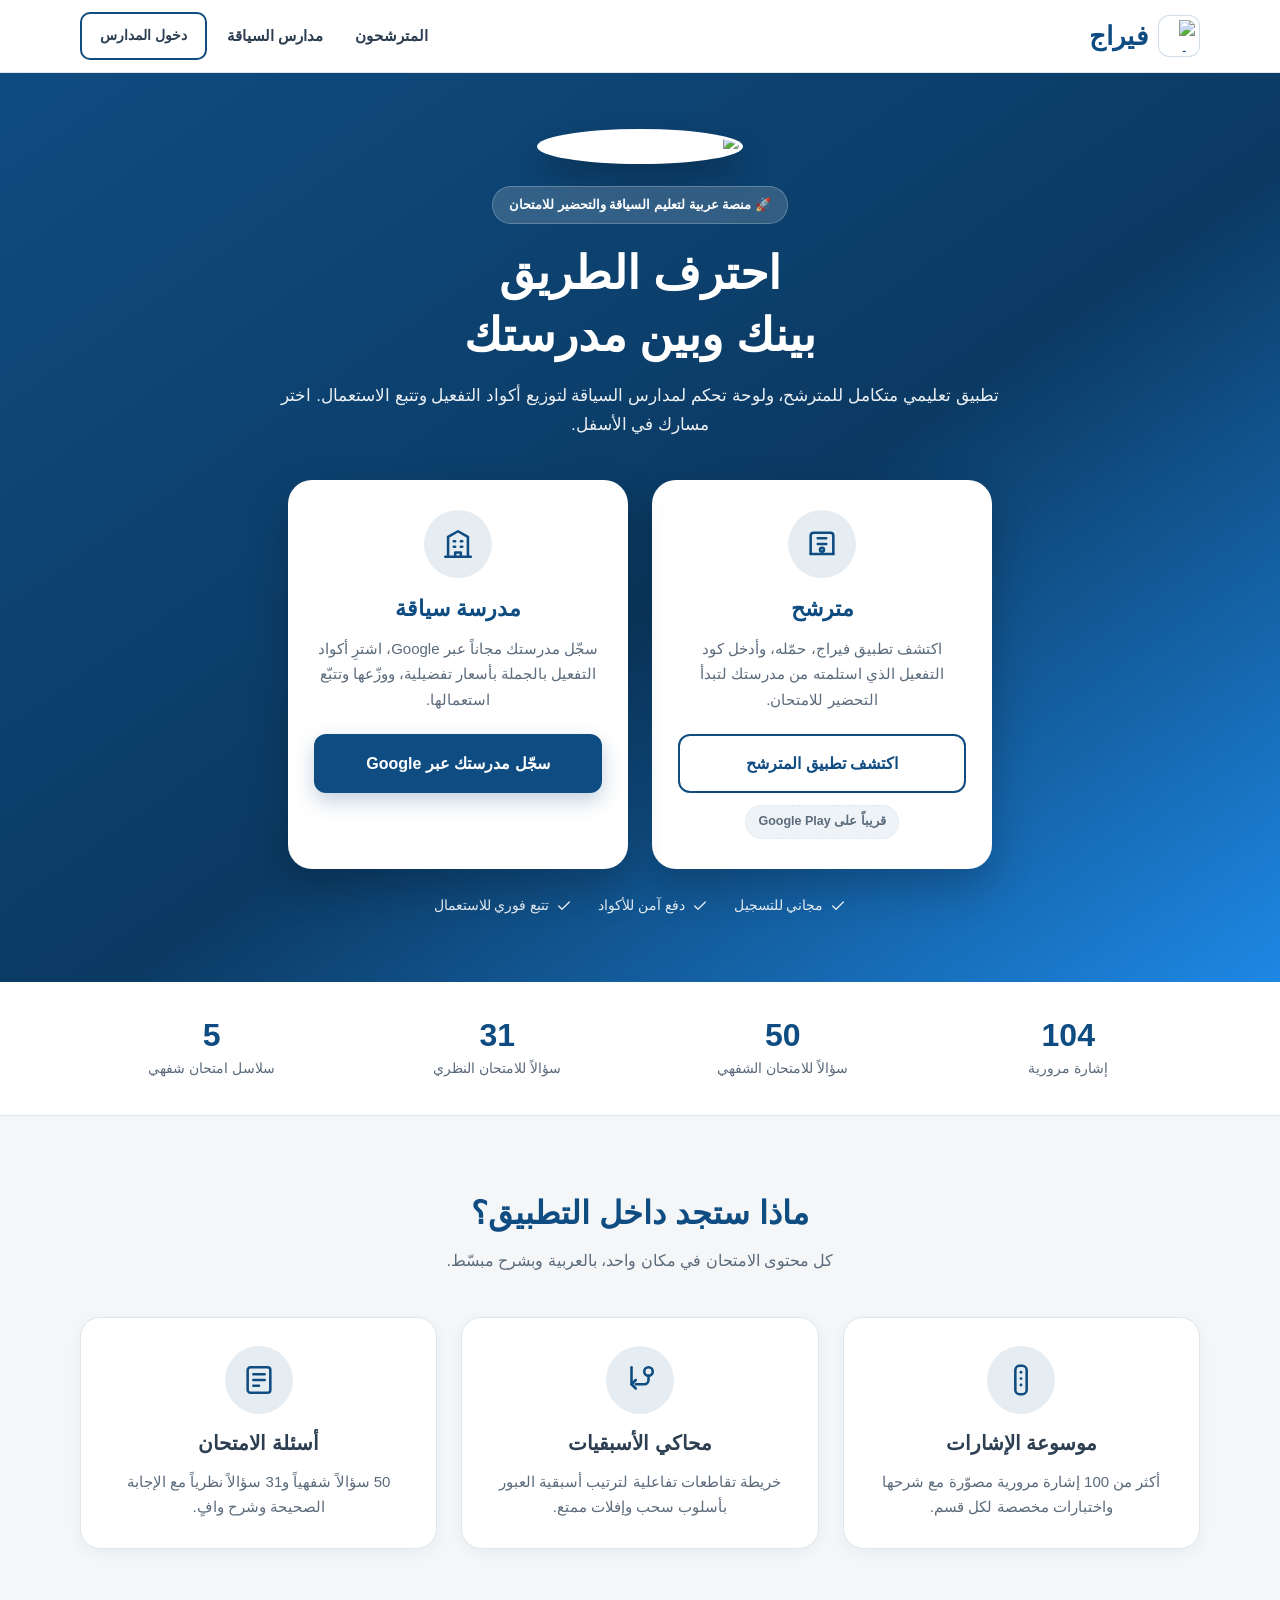
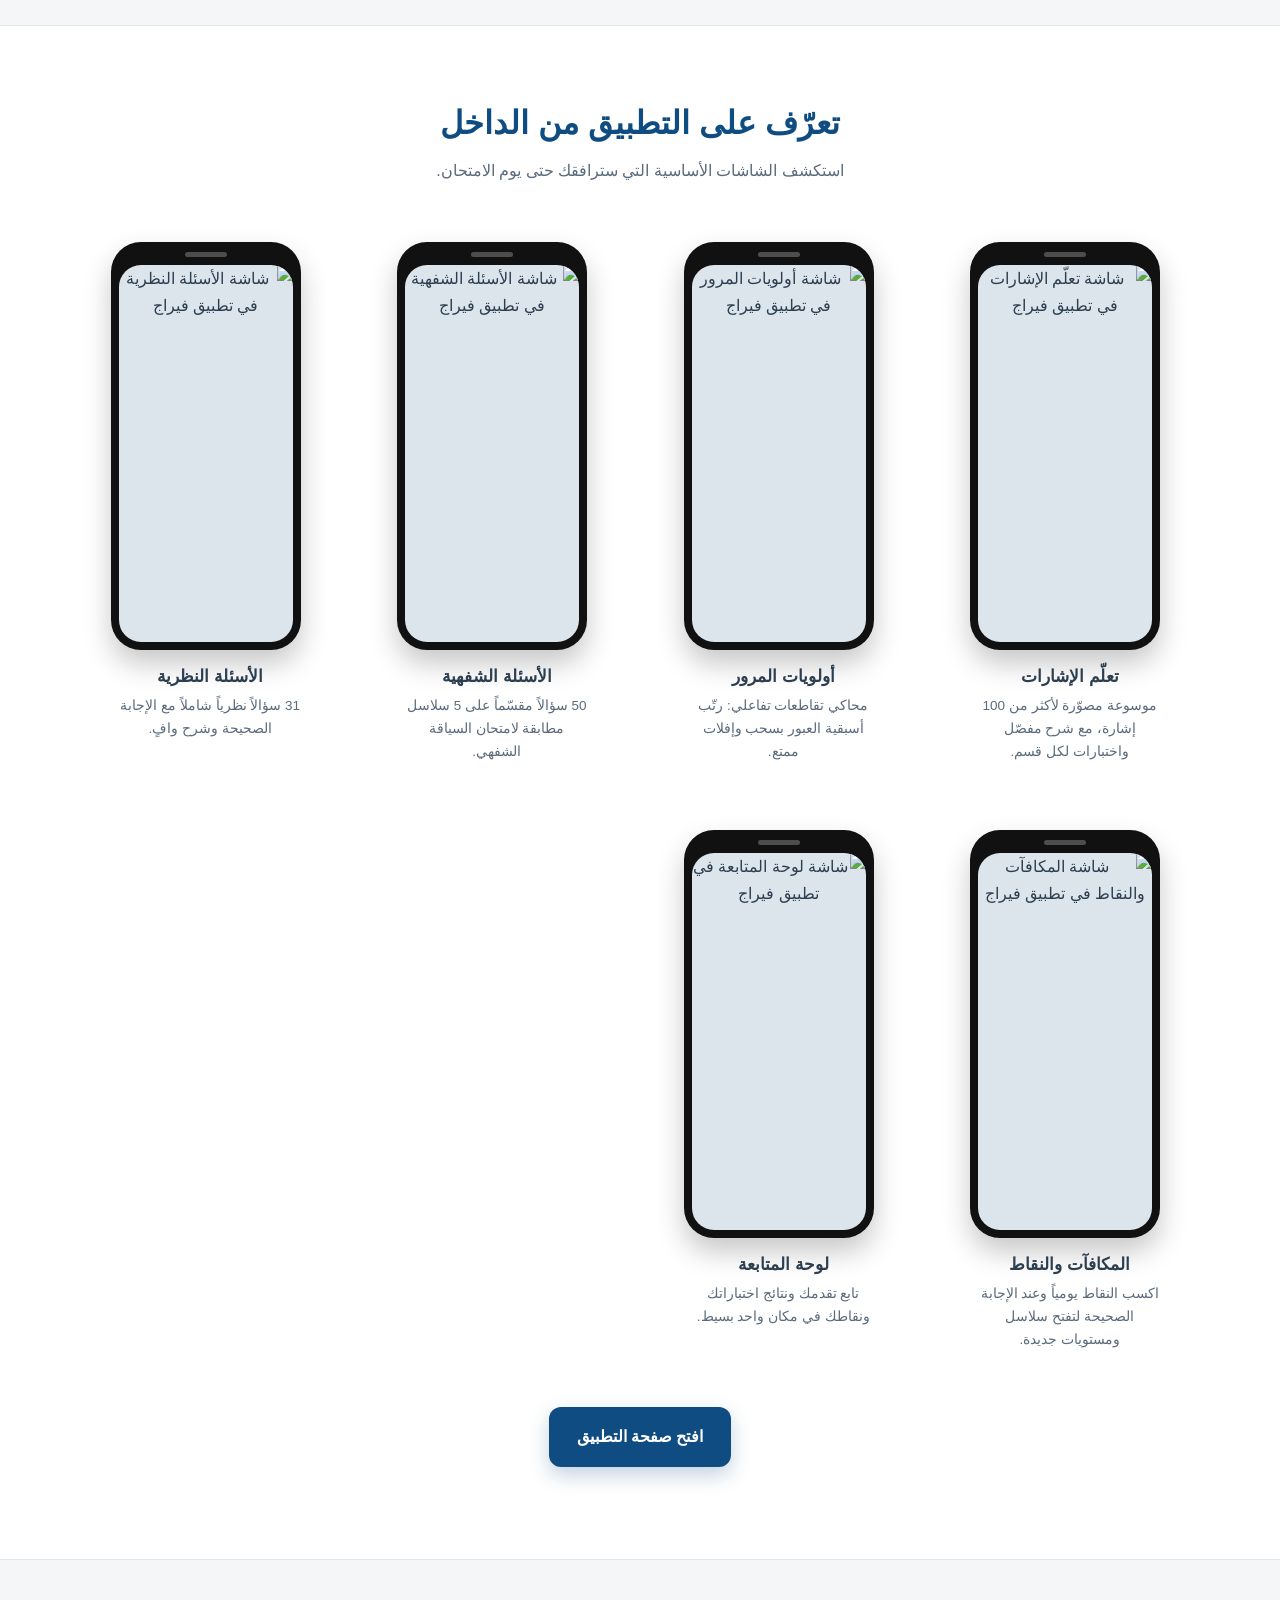
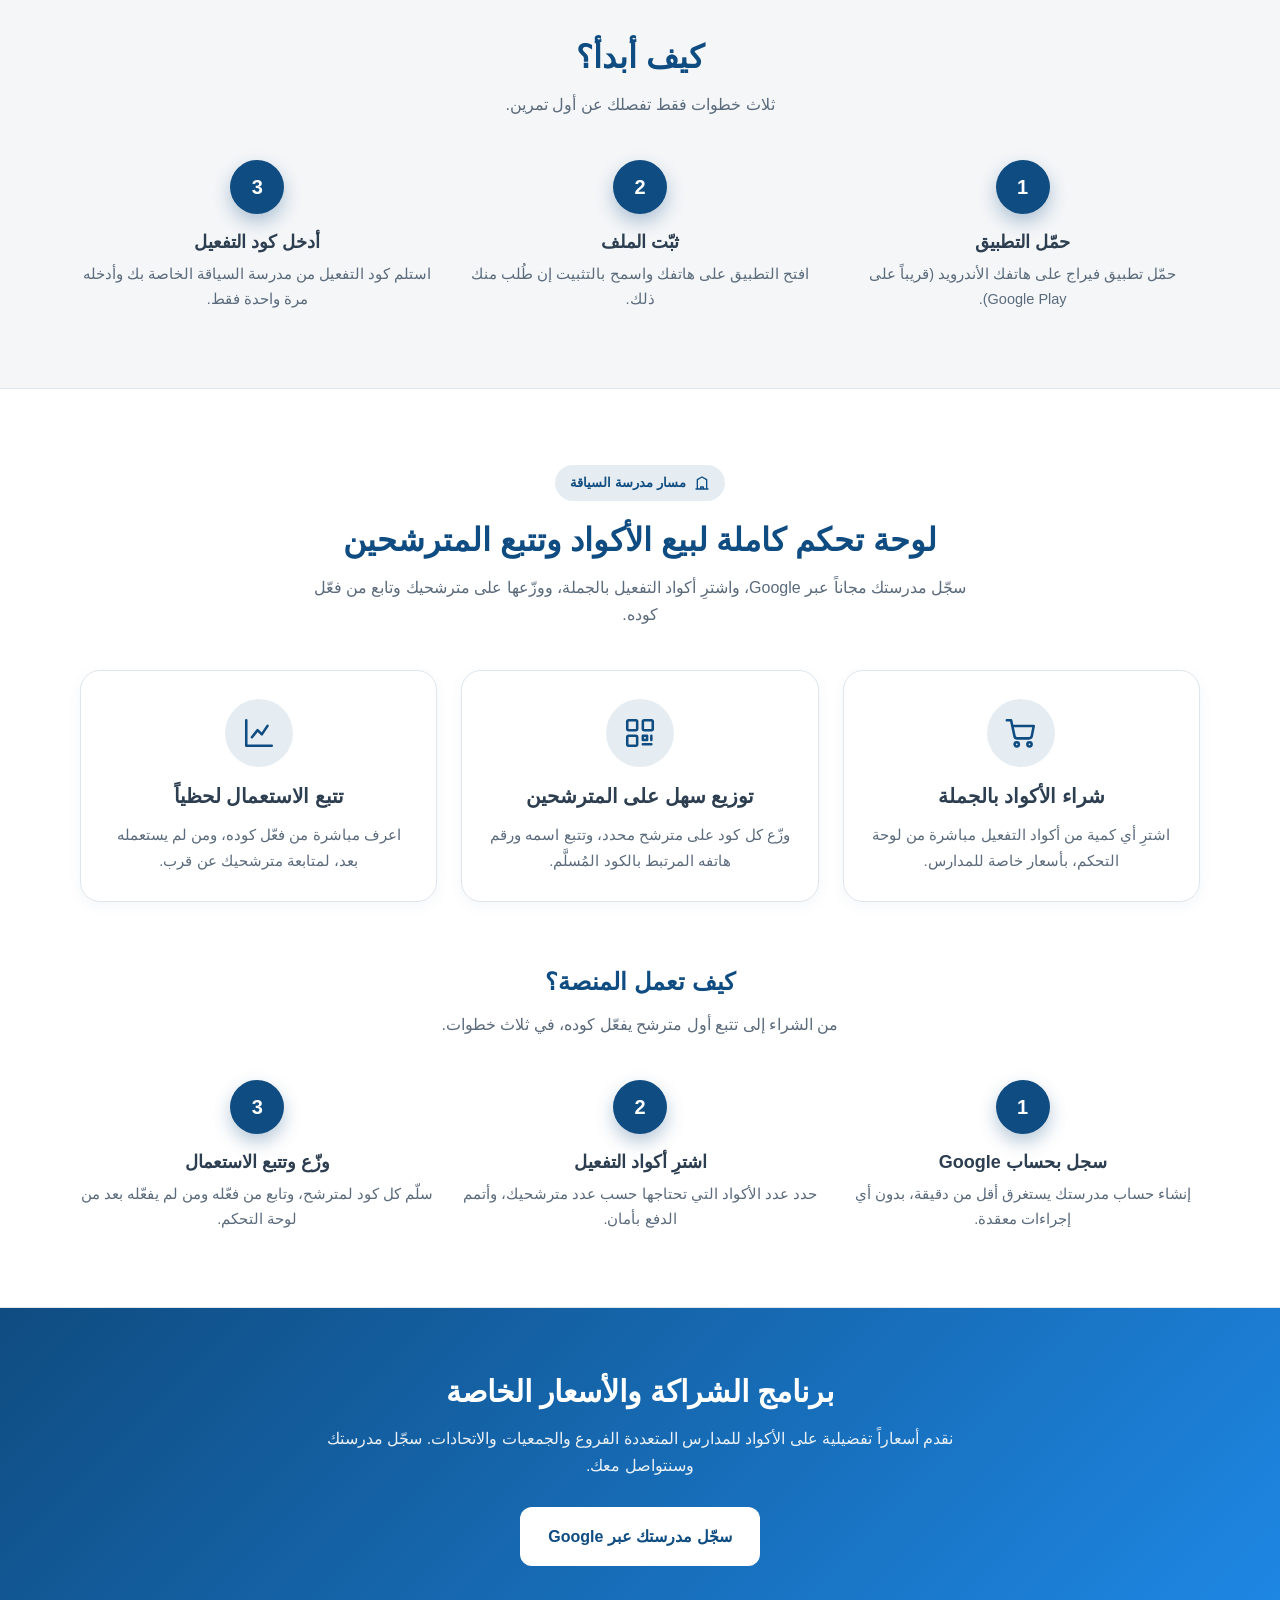
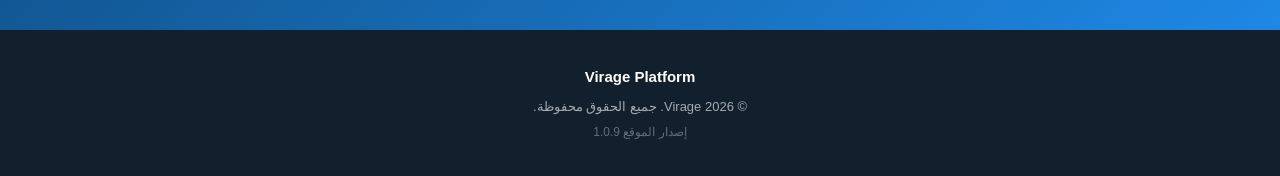
==== site/index.html @ 09b3179d "feat(web): static HTML landing at the site root, Flutter app moves to /app/ The root page no longer " ====
<!DOCTYPE html>
<html lang="ar" dir="rtl">

<head>
  <base href="/virage_web/">
  <meta charset="UTF-8">
  <meta name="viewport" content="width=device-width, initial-scale=1">
  <meta name="theme-color" content="#0F4C81">

  <title>فيراج | منصة تعليم السياقة والتحضير للامتحان في الجزائر</title>
  <meta name="description"
    content="فيراج (VIRAGE): تطبيق جزائري للتحضير لامتحان رخصة السياقة — 104 إشارة مرورية، 50 سؤالاً شفهياً، 31 سؤالاً نظرياً ومحاكي أولويات المرور. ولوحة تحكم لمدارس السياقة لتوزيع أكواد التفعيل وتتبع استعمالها.">
  <link rel="canonical" href="https://best1of1me.github.io/virage_web/">

  <meta property="og:type" content="website">
  <meta property="og:site_name" content="فيراج - VIRAGE">
  <meta property="og:locale" content="ar_DZ">
  <meta property="og:title" content="فيراج | منصة تعليم السياقة والتحضير للامتحان">
  <meta property="og:description"
    content="تطبيق المترشح + لوحة تحكم مدارس السياقة: أكواد تفعيل، توزيع، وتتبع الاستعمال.">
  <meta property="og:url" content="https://best1of1me.github.io/virage_web/">
  <meta property="og:image" content="https://best1of1me.github.io/virage_web/app/icons/Icon-512.png">
  <meta name="twitter:card" content="summary_large_image">
  <meta name="twitter:title" content="فيراج | منصة تعليم السياقة والتحضير للامتحان">
  <meta name="twitter:description"
    content="تطبيق المترشح + لوحة تحكم مدارس السياقة: أكواد تفعيل، توزيع، وتتبع الاستعمال.">
  <meta name="twitter:image" content="https://best1of1me.github.io/virage_web/app/icons/Icon-512.png">

  <link rel="icon" type="image/png" href="assets/favicon.png">
  <link rel="apple-touch-icon" href="assets/icon-192.png">
  <link rel="preload" as="image" href="assets/icon-192.png" fetchpriority="high">

  <style>
    :root {
      --brand: #0F4C81;
      --brand-2: #1E88E5;
      --ink: #2C3E50;
      --muted: #5b6b7c;
      --bg: #F4F6F8;
      --card: #ffffff;
      --line: #dfe6ec;
      --radius: 20px;
      --shadow: 0 10px 30px rgba(15, 76, 129, .10);
    }

    * { box-sizing: border-box; }

    html { scroll-behavior: smooth; }

    body {
      margin: 0;
      background: var(--bg);
      color: var(--ink);
      font-family: "Segoe UI", "Noto Kufi Arabic", "Noto Sans Arabic", Tahoma, Arial, sans-serif;
      line-height: 1.7;
      -webkit-font-smoothing: antialiased;
    }

    h1, h2, h3 { line-height: 1.35; margin: 0 0 12px; }

    a { color: inherit; }

    img { max-width: 100%; height: auto; }

    .wrap { width: min(1120px, 100% - 40px); margin-inline: auto; }

    .center { text-align: center; }

    /* ---------- nav ---------- */
    .nav {
      position: sticky;
      top: 0;
      z-index: 20;
      background: rgba(255, 255, 255, .94);
      backdrop-filter: blur(8px);
      border-bottom: 1px solid var(--line);
    }

    .nav-in {
      display: flex;
      align-items: center;
      justify-content: space-between;
      gap: 16px;
      padding: 12px 0;
    }

    .brand {
      display: flex;
      align-items: center;
      gap: 10px;
      text-decoration: none;
      font-size: 26px;
      font-weight: 800;
      color: var(--brand);
      letter-spacing: .3px;
    }

    .brand img {
      width: 42px;
      height: 42px;
      border-radius: 11px;
      border: 1px solid rgba(15, 76, 129, .18);
      padding: 4px;
      background: #fff;
    }

    .nav-links {
      display: flex;
      align-items: center;
      gap: 8px;
      flex-wrap: wrap;
      justify-content: flex-end;
    }

    .nav-links a {
      text-decoration: none;
      font-weight: 700;
      font-size: 15px;
      padding: 10px 12px;
      border-radius: 10px;
      color: var(--ink);
    }

    .nav-links a:hover { background: rgba(30, 136, 229, .10); color: var(--brand); }

    /* ---------- buttons ---------- */
    .btn {
      display: inline-flex;
      align-items: center;
      justify-content: center;
      gap: 8px;
      text-decoration: none;
      font-weight: 800;
      font-size: 16px;
      padding: 14px 26px;
      border-radius: 12px;
      border: 2px solid transparent;
      transition: transform .15s ease, box-shadow .15s ease, background .15s ease;
      cursor: pointer;
    }

    .btn-solid {
      background: var(--brand);
      color: #fff;
      box-shadow: 0 8px 20px rgba(15, 76, 129, .25);
    }

    .btn-solid:hover { background: #0b3d69; transform: translateY(-2px); }

    .btn-outline { border-color: var(--brand); color: var(--brand); background: #fff; }
    .btn-outline:hover { background: rgba(15, 76, 129, .06); transform: translateY(-2px); }

    .btn-light { background: #fff; color: var(--brand); }
    .btn-light:hover { transform: translateY(-2px); }

    /* ---------- hero ---------- */
    .hero {
      background: linear-gradient(145deg, var(--brand) 0%, #0b3a63 55%, var(--brand-2) 100%);
      color: #fff;
      padding: 56px 0 64px;
      text-align: center;
    }

    .hero-logo {
      width: 104px;
      height: 104px;
      border-radius: 50%;
      border: 4px solid rgba(255, 255, 255, .35);
      box-shadow: 0 14px 30px rgba(0, 0, 0, .25);
      background: #fff;
      margin-bottom: 22px;
    }

    .badge {
      display: inline-block;
      background: rgba(255, 255, 255, .16);
      border: 1px solid rgba(255, 255, 255, .22);
      padding: 7px 16px;
      border-radius: 999px;
      font-size: 13px;
      font-weight: 700;
    }

    .hero h1 {
      font-size: clamp(30px, 5.2vw, 46px);
      font-weight: 900;
      margin: 18px 0 16px;
    }

    .hero .lead {
      max-width: 720px;
      margin: 0 auto;
      font-size: 17px;
      color: rgba(255, 255, 255, .92);
    }

    /* ---------- path cards ---------- */
    .paths {
      display: grid;
      grid-template-columns: repeat(auto-fit, minmax(300px, 340px));
      justify-content: center;
      gap: 24px;
      margin-top: 40px;
    }

    .path {
      background: var(--card);
      color: var(--ink);
      border-radius: 24px;
      padding: 30px 26px;
      box-shadow: 0 18px 40px rgba(0, 0, 0, .22);
      display: flex;
      flex-direction: column;
      align-items: center;
      text-align: center;
    }

    .path h2 { font-size: 22px; color: var(--brand); margin-top: 16px; }

    .path p { color: var(--muted); font-size: 15px; margin: 0 0 22px; }

    .path .btn { width: 100%; }

    .ico {
      width: 68px;
      height: 68px;
      border-radius: 50%;
      display: grid;
      place-items: center;
      background: rgba(15, 76, 129, .10);
      color: var(--brand);
      flex: none;
    }

    .ico svg { width: 34px; height: 34px; }

    .soon {
      display: inline-block;
      margin-top: 12px;
      font-size: 12.5px;
      font-weight: 700;
      color: var(--muted);
      background: #eef3f8;
      border: 1px dashed var(--line);
      border-radius: 999px;
      padding: 5px 12px;
    }

    .trust {
      list-style: none;
      display: flex;
      flex-wrap: wrap;
      justify-content: center;
      gap: 10px 26px;
      padding: 0;
      margin: 26px 0 0;
      font-size: 13.5px;
      color: rgba(255, 255, 255, .88);
    }

    .trust li { display: flex; align-items: center; gap: 7px; }
    .trust svg { width: 16px; height: 16px; }

    /* ---------- stats ---------- */
    .stats {
      background: var(--card);
      border-bottom: 1px solid var(--line);
      padding: 34px 0;
    }

    .stats-in {
      display: grid;
      grid-template-columns: repeat(auto-fit, minmax(140px, 1fr));
      gap: 22px;
      text-align: center;
    }

    .stat b {
      display: block;
      font-size: 32px;
      font-weight: 900;
      color: var(--brand);
      line-height: 1.2;
    }

    .stat span { font-size: 13.5px; color: var(--muted); }

    /* ---------- sections ---------- */
    .section { padding: 76px 0; }
    .section.alt { background: #fff; border-block: 1px solid var(--line); }

    .section h2 {
      font-size: clamp(24px, 3.6vw, 32px);
      font-weight: 900;
      color: var(--brand);
      text-align: center;
    }

    .section .sub {
      text-align: center;
      color: var(--muted);
      max-width: 680px;
      margin: 0 auto 42px;
      font-size: 16px;
    }

    .cards {
      display: grid;
      grid-template-columns: repeat(auto-fit, minmax(260px, 1fr));
      gap: 24px;
    }

    .card {
      background: var(--card);
      border: 1px solid var(--line);
      border-radius: var(--radius);
      padding: 28px 24px;
      text-align: center;
      box-shadow: 0 4px 14px rgba(15, 76, 129, .05);
      transition: transform .2s ease, box-shadow .2s ease, border-color .2s ease;
    }

    .card:hover { transform: translateY(-5px); box-shadow: var(--shadow); border-color: rgba(30, 136, 229, .45); }

    .card h3 { font-size: 20px; margin-top: 16px; }
    .card p { color: var(--muted); font-size: 15px; margin: 0; }

    .card .ico { margin-inline: auto; }

    /* ---------- screenshots ---------- */
    .shots {
      display: grid;
      grid-template-columns: repeat(auto-fit, minmax(210px, 1fr));
      gap: 34px 26px;
      margin-top: 10px;
    }

    .shot { text-align: center; }

    .phone {
      width: 190px;
      margin: 0 auto 16px;
      padding: 8px;
      background: #111;
      border-radius: 30px;
      box-shadow: 0 14px 28px rgba(0, 0, 0, .22);
    }

    .phone::before {
      content: "";
      display: block;
      width: 42px;
      height: 5px;
      border-radius: 3px;
      background: rgba(255, 255, 255, .25);
      margin: 2px auto 8px;
    }

    .phone img {
      display: block;
      width: 100%;
      border-radius: 22px;
      background: #dde5ec;
    }

    .shot h3 { font-size: 17px; margin-bottom: 6px; }
    .shot p { font-size: 13.5px; color: var(--muted); margin: 0; }

    /* ---------- steps ---------- */
    .steps {
      display: grid;
      grid-template-columns: repeat(auto-fit, minmax(240px, 1fr));
      gap: 28px;
      counter-reset: step;
    }

    .step { text-align: center; position: relative; }

    .step-num {
      width: 54px;
      height: 54px;
      border-radius: 50%;
      display: grid;
      place-items: center;
      margin: 0 auto 16px;
      background: var(--brand);
      color: #fff;
      font-weight: 900;
      font-size: 20px;
      box-shadow: 0 8px 18px rgba(15, 76, 129, .3);
    }

    .step h3 { font-size: 18px; margin-bottom: 8px; }
    .step p { color: var(--muted); font-size: 14.5px; margin: 0; }

    /* ---------- schools ---------- */
    .eyebrow {
      display: inline-flex;
      align-items: center;
      gap: 8px;
      background: rgba(15, 76, 129, .1);
      color: var(--brand);
      font-weight: 800;
      font-size: 13px;
      padding: 7px 15px;
      border-radius: 999px;
      margin: 0 auto 18px;
    }

    .eyebrow svg { width: 16px; height: 16px; }

    .eyebrow-wrap { text-align: center; }

    .cta {
      background: linear-gradient(135deg, var(--brand), var(--brand-2));
      color: #fff;
      text-align: center;
      padding: 64px 0;
    }

    .cta h2 { font-size: clamp(23px, 3.4vw, 30px); font-weight: 900; margin-bottom: 12px; }
    .cta p { max-width: 640px; margin: 0 auto 28px; color: rgba(255, 255, 255, .9); }

    /* ---------- footer ---------- */
    footer {
      background: #12202e;
      color: rgba(255, 255, 255, .62);
      padding: 34px 0;
      text-align: center;
      font-size: 13px;
    }

    footer strong { color: #fff; display: block; font-size: 15px; margin-bottom: 6px; }
    footer .ver { font-size: 12px; opacity: .55; margin-top: 4px; }

    @media (max-width: 640px) {
      .section { padding: 56px 0; }
      .hero { padding: 42px 0 50px; }
      .nav-in { flex-direction: column; align-items: flex-start; }
      .nav-links { width: 100%; justify-content: flex-start; }
      .path { padding: 26px 20px; }
    }

    @media (prefers-reduced-motion: reduce) {
      * { transition: none !important; scroll-behavior: auto !important; }
    }
  </style>
</head>

<body>

  <header class="nav">
    <div class="wrap nav-in">
      <a class="brand" href="./">
        <img src="assets/icon-192.png" width="42" height="42" alt="شعار فيراج">
        <span>فيراج</span>
      </a>
      <nav class="nav-links">
        <a href="app/#/app">المترشحون</a>
        <a href="#schools">مدارس السياقة</a>
        <a class="btn btn-outline js-login" href="app/#/dashboard" style="padding:10px 18px;font-size:14px">
          دخول المدارس
        </a>
      </nav>
    </div>
  </header>

  <main>
    <section class="hero">
      <div class="wrap">
        <img class="hero-logo" src="assets/icon-192.png" width="104" height="104"
          alt="فيراج - تطبيق تعليم السياقة" fetchpriority="high">
        <div><span class="badge">🚀 منصة عربية لتعليم السياقة والتحضير للامتحان</span></div>
        <h1>احترف الطريق<br>بينك وبين مدرستك</h1>
        <p class="lead">
          تطبيق تعليمي متكامل للمترشح، ولوحة تحكم لمدارس السياقة لتوزيع أكواد التفعيل وتتبع الاستعمال.
          اختر مسارك في الأسفل.
        </p>

        <div class="paths">
          <article class="path">
            <div class="ico" aria-hidden="true">
              <svg viewBox="0 0 24 24" fill="none" stroke="currentColor" stroke-width="1.8" stroke-linecap="round"
                stroke-linejoin="round">
                <path d="M4 19V6a2 2 0 0 1 2-2h12a2 2 0 0 1 2 2v13" />
                <path d="M4 19h16" />
                <path d="M9 8h6M9 12h6" />
                <circle cx="12" cy="16" r="1.4" />
              </svg>
            </div>
            <h2>مترشح</h2>
            <p>اكتشف تطبيق فيراج، حمّله، وأدخل كود التفعيل الذي استلمته من مدرستك لتبدأ التحضير للامتحان.</p>
            <a class="btn btn-outline" href="app/#/app">اكتشف تطبيق المترشح</a>
            <span class="soon">قريباً على Google Play</span>
          </article>

          <article class="path">
            <div class="ico" aria-hidden="true">
              <svg viewBox="0 0 24 24" fill="none" stroke="currentColor" stroke-width="1.8" stroke-linecap="round"
                stroke-linejoin="round">
                <path d="M3 21h18" />
                <path d="M5 21V7l7-4 7 4v14" />
                <path d="M9 10h1M14 10h1M9 14h1M14 14h1" />
                <path d="M10 21v-3h4v3" />
              </svg>
            </div>
            <h2>مدرسة سياقة</h2>
            <p>سجّل مدرستك مجاناً عبر Google، اشترِ أكواد التفعيل بالجملة بأسعار تفضيلية، ووزّعها وتتبّع استعمالها.</p>
            <a class="btn btn-solid js-login" href="app/#/dashboard">سجّل مدرستك عبر Google</a>
          </article>
        </div>

        <ul class="trust">
          <li><svg viewBox="0 0 24 24" fill="none" stroke="currentColor" stroke-width="2" stroke-linecap="round"
              stroke-linejoin="round">
              <path d="M20 6 9 17l-5-5" />
            </svg>مجاني للتسجيل</li>
          <li><svg viewBox="0 0 24 24" fill="none" stroke="currentColor" stroke-width="2" stroke-linecap="round"
              stroke-linejoin="round">
              <path d="M20 6 9 17l-5-5" />
            </svg>دفع آمن للأكواد</li>
          <li><svg viewBox="0 0 24 24" fill="none" stroke="currentColor" stroke-width="2" stroke-linecap="round"
              stroke-linejoin="round">
              <path d="M20 6 9 17l-5-5" />
            </svg>تتبع فوري للاستعمال</li>
        </ul>
      </div>
    </section>

    <section class="stats">
      <div class="wrap stats-in">
        <div class="stat"><b>104</b><span>إشارة مرورية</span></div>
        <div class="stat"><b>50</b><span>سؤالاً للامتحان الشفهي</span></div>
        <div class="stat"><b>31</b><span>سؤالاً للامتحان النظري</span></div>
        <div class="stat"><b>5</b><span>سلاسل امتحان شفهي</span></div>
      </div>
    </section>

    <section class="section" id="app">
      <div class="wrap">
        <h2>ماذا ستجد داخل التطبيق؟</h2>
        <p class="sub">كل محتوى الامتحان في مكان واحد، بالعربية وبشرح مبسّط.</p>

        <div class="cards">
          <article class="card">
            <div class="ico" aria-hidden="true">
              <svg viewBox="0 0 24 24" fill="none" stroke="currentColor" stroke-width="1.8" stroke-linecap="round"
                stroke-linejoin="round">
                <rect x="8" y="2" width="8" height="20" rx="3" />
                <circle cx="12" cy="6.5" r="1" fill="currentColor" stroke="none" />
                <circle cx="12" cy="11" r="1" fill="currentColor" stroke="none" />
                <circle cx="12" cy="15.5" r="1" fill="currentColor" stroke="none" />
              </svg>
            </div>
            <h3>موسوعة الإشارات</h3>
            <p>أكثر من 100 إشارة مرورية مصوّرة مع شرحها واختبارات مخصصة لكل قسم.</p>
          </article>

          <article class="card">
            <div class="ico" aria-hidden="true">
              <svg viewBox="0 0 24 24" fill="none" stroke="currentColor" stroke-width="1.8" stroke-linecap="round"
                stroke-linejoin="round">
                <path d="M6 3v12" />
                <circle cx="18" cy="6" r="3" />
                <path d="M18 9v3a3 3 0 0 1-3 3H9" />
                <path d="m9 12-3 3 3 3" />
              </svg>
            </div>
            <h3>محاكي الأسبقيات</h3>
            <p>خريطة تقاطعات تفاعلية لترتيب أسبقية العبور بأسلوب سحب وإفلات ممتع.</p>
          </article>

          <article class="card">
            <div class="ico" aria-hidden="true">
              <svg viewBox="0 0 24 24" fill="none" stroke="currentColor" stroke-width="1.8" stroke-linecap="round"
                stroke-linejoin="round">
                <rect x="4" y="3" width="16" height="18" rx="2" />
                <path d="M8 8h8M8 12h8M8 16h4" />
              </svg>
            </div>
            <h3>أسئلة الامتحان</h3>
            <p>50 سؤالاً شفهياً و31 سؤالاً نظرياً مع الإجابة الصحيحة وشرح وافٍ.</p>
          </article>
        </div>
      </div>
    </section>

    <section class="section alt">
      <div class="wrap">
        <h2>تعرّف على التطبيق من الداخل</h2>
        <p class="sub">استكشف الشاشات الأساسية التي سترافقك حتى يوم الامتحان.</p>

        <div class="shots">
          <figure class="shot">
            <div class="phone"><img src="assets/01_learn_signs.jpg" width="540" height="1170" loading="lazy"
                decoding="async" alt="شاشة تعلّم الإشارات في تطبيق فيراج"></div>
            <h3>تعلّم الإشارات</h3>
            <p>موسوعة مصوّرة لأكثر من 100 إشارة، مع شرح مفصّل واختبارات لكل قسم.</p>
          </figure>

          <figure class="shot">
            <div class="phone"><img src="assets/02_priorities.jpg" width="540" height="1170" loading="lazy"
                decoding="async" alt="شاشة أولويات المرور في تطبيق فيراج"></div>
            <h3>أولويات المرور</h3>
            <p>محاكي تقاطعات تفاعلي: رتّب أسبقية العبور بسحب وإفلات ممتع.</p>
          </figure>

          <figure class="shot">
            <div class="phone"><img src="assets/03_oral.jpg" width="540" height="1170" loading="lazy" decoding="async"
                alt="شاشة الأسئلة الشفهية في تطبيق فيراج"></div>
            <h3>الأسئلة الشفهية</h3>
            <p>50 سؤالاً مقسّماً على 5 سلاسل مطابقة لامتحان السياقة الشفهي.</p>
          </figure>

          <figure class="shot">
            <div class="phone"><img src="assets/04_theory.jpg" width="540" height="1170" loading="lazy" decoding="async"
                alt="شاشة الأسئلة النظرية في تطبيق فيراج"></div>
            <h3>الأسئلة النظرية</h3>
            <p>31 سؤالاً نظرياً شاملاً مع الإجابة الصحيحة وشرح وافٍ.</p>
          </figure>

          <figure class="shot">
            <div class="phone"><img src="assets/05_rewards.jpg" width="540" height="1170" loading="lazy" decoding="async"
                alt="شاشة المكافآت والنقاط في تطبيق فيراج"></div>
            <h3>المكافآت والنقاط</h3>
            <p>اكسب النقاط يومياً وعند الإجابة الصحيحة لتفتح سلاسل ومستويات جديدة.</p>
          </figure>

          <figure class="shot">
            <div class="phone"><img src="assets/06_home.jpg" width="540" height="1170" loading="lazy" decoding="async"
                alt="شاشة لوحة المتابعة في تطبيق فيراج"></div>
            <h3>لوحة المتابعة</h3>
            <p>تابع تقدمك ونتائج اختباراتك ونقاطك في مكان واحد بسيط.</p>
          </figure>
        </div>

        <p class="center" style="margin-top:40px">
          <a class="btn btn-solid" href="app/#/app">افتح صفحة التطبيق</a>
        </p>
      </div>
    </section>

    <section class="section">
      <div class="wrap">
        <h2>كيف أبدأ؟</h2>
        <p class="sub">ثلاث خطوات فقط تفصلك عن أول تمرين.</p>

        <div class="steps">
          <div class="step">
            <div class="step-num">1</div>
            <h3>حمّل التطبيق</h3>
            <p>حمّل تطبيق فيراج على هاتفك الأندرويد (قريباً على Google Play).</p>
          </div>
          <div class="step">
            <div class="step-num">2</div>
            <h3>ثبّت الملف</h3>
            <p>افتح التطبيق على هاتفك واسمح بالتثبيت إن طُلب منك ذلك.</p>
          </div>
          <div class="step">
            <div class="step-num">3</div>
            <h3>أدخل كود التفعيل</h3>
            <p>استلم كود التفعيل من مدرسة السياقة الخاصة بك وأدخله مرة واحدة فقط.</p>
          </div>
        </div>
      </div>
    </section>

    <section class="section alt" id="schools">
      <div class="wrap">
        <div class="eyebrow-wrap">
          <span class="eyebrow">
            <svg viewBox="0 0 24 24" fill="none" stroke="currentColor" stroke-width="2" stroke-linecap="round"
              stroke-linejoin="round">
              <path d="M3 21h18M5 21V7l7-4 7 4v14M10 21v-3h4v3" />
            </svg>
            مسار مدرسة السياقة
          </span>
        </div>
        <h2>لوحة تحكم كاملة لبيع الأكواد وتتبع المترشحين</h2>
        <p class="sub">سجّل مدرستك مجاناً عبر Google، واشترِ أكواد التفعيل بالجملة، ووزّعها على مترشحيك وتابع من فعّل
          كوده.</p>

        <div class="cards">
          <article class="card">
            <div class="ico" aria-hidden="true">
              <svg viewBox="0 0 24 24" fill="none" stroke="currentColor" stroke-width="1.8" stroke-linecap="round"
                stroke-linejoin="round">
                <circle cx="9" cy="20" r="1.5" />
                <circle cx="18" cy="20" r="1.5" />
                <path d="M2 3h3l2.4 11.2a2 2 0 0 0 2 1.6h8.2a2 2 0 0 0 2-1.6L21 7H6" />
              </svg>
            </div>
            <h3>شراء الأكواد بالجملة</h3>
            <p>اشترِ أي كمية من أكواد التفعيل مباشرة من لوحة التحكم، بأسعار خاصة للمدارس.</p>
          </article>

          <article class="card">
            <div class="ico" aria-hidden="true">
              <svg viewBox="0 0 24 24" fill="none" stroke="currentColor" stroke-width="1.8" stroke-linecap="round"
                stroke-linejoin="round">
                <rect x="3" y="3" width="7" height="7" rx="1" />
                <rect x="14" y="3" width="7" height="7" rx="1" />
                <rect x="3" y="14" width="7" height="7" rx="1" />
                <path d="M14 14h3v3h-3zM20 14v3M14 20h6" />
              </svg>
            </div>
            <h3>توزيع سهل على المترشحين</h3>
            <p>وزّع كل كود على مترشح محدد، وتتبع اسمه ورقم هاتفه المرتبط بالكود المُسلَّم.</p>
          </article>

          <article class="card">
            <div class="ico" aria-hidden="true">
              <svg viewBox="0 0 24 24" fill="none" stroke="currentColor" stroke-width="1.8" stroke-linecap="round"
                stroke-linejoin="round">
                <path d="M3 3v18h18" />
                <path d="M7 15l4-5 3 3 4-6" />
              </svg>
            </div>
            <h3>تتبع الاستعمال لحظياً</h3>
            <p>اعرف مباشرة من فعّل كوده، ومن لم يستعمله بعد، لمتابعة مترشحيك عن قرب.</p>
          </article>
        </div>

        <h3 class="center" style="margin-top:64px;font-size:24px;color:var(--brand)">كيف تعمل المنصة؟</h3>
        <p class="sub">من الشراء إلى تتبع أول مترشح يفعّل كوده، في ثلاث خطوات.</p>

        <div class="steps">
          <div class="step">
            <div class="step-num">1</div>
            <h3>سجل بحساب Google</h3>
            <p>إنشاء حساب مدرستك يستغرق أقل من دقيقة، بدون أي إجراءات معقدة.</p>
          </div>
          <div class="step">
            <div class="step-num">2</div>
            <h3>اشترِ أكواد التفعيل</h3>
            <p>حدد عدد الأكواد التي تحتاجها حسب عدد مترشحيك، وأتمم الدفع بأمان.</p>
          </div>
          <div class="step">
            <div class="step-num">3</div>
            <h3>وزّع وتتبع الاستعمال</h3>
            <p>سلّم كل كود لمترشح، وتابع من فعّله ومن لم يفعّله بعد من لوحة التحكم.</p>
          </div>
        </div>
      </div>
    </section>

    <section class="cta" id="partnership">
      <div class="wrap">
        <h2>برنامج الشراكة والأسعار الخاصة</h2>
        <p>نقدم أسعاراً تفضيلية على الأكواد للمدارس المتعددة الفروع والجمعيات والاتحادات. سجّل مدرستك وسنتواصل معك.</p>
        <a class="btn btn-light js-login" href="app/#/dashboard">سجّل مدرستك عبر Google</a>
      </div>
    </section>
  </main>

  <footer>
    <div class="wrap">
      <strong>Virage Platform</strong>
      © 2026 Virage. جميع الحقوق محفوظة.
      <div class="ver">إصدار الموقع 1.0.9</div>
    </div>
  </footer>

  <script>
    // يجعل زر "دخول المدارس" يفتح Google مباشرة، مع رابط احتياطي يعمل بدون سكربت.
    (function () {
      var base = document.baseURI; // يحترم <base href> حتى في صفحة 404
      var oauth = 'https://gwafzhdtrqvwakawjmwm.supabase.co/auth/v1/authorize?provider=google&redirect_to=' +
        encodeURIComponent(base + 'app/#/dashboard');
      var links = document.querySelectorAll('.js-login');
      for (var i = 0; i < links.length; i++) links[i].href = oauth;
    })();
  </script>
</body>

</html>
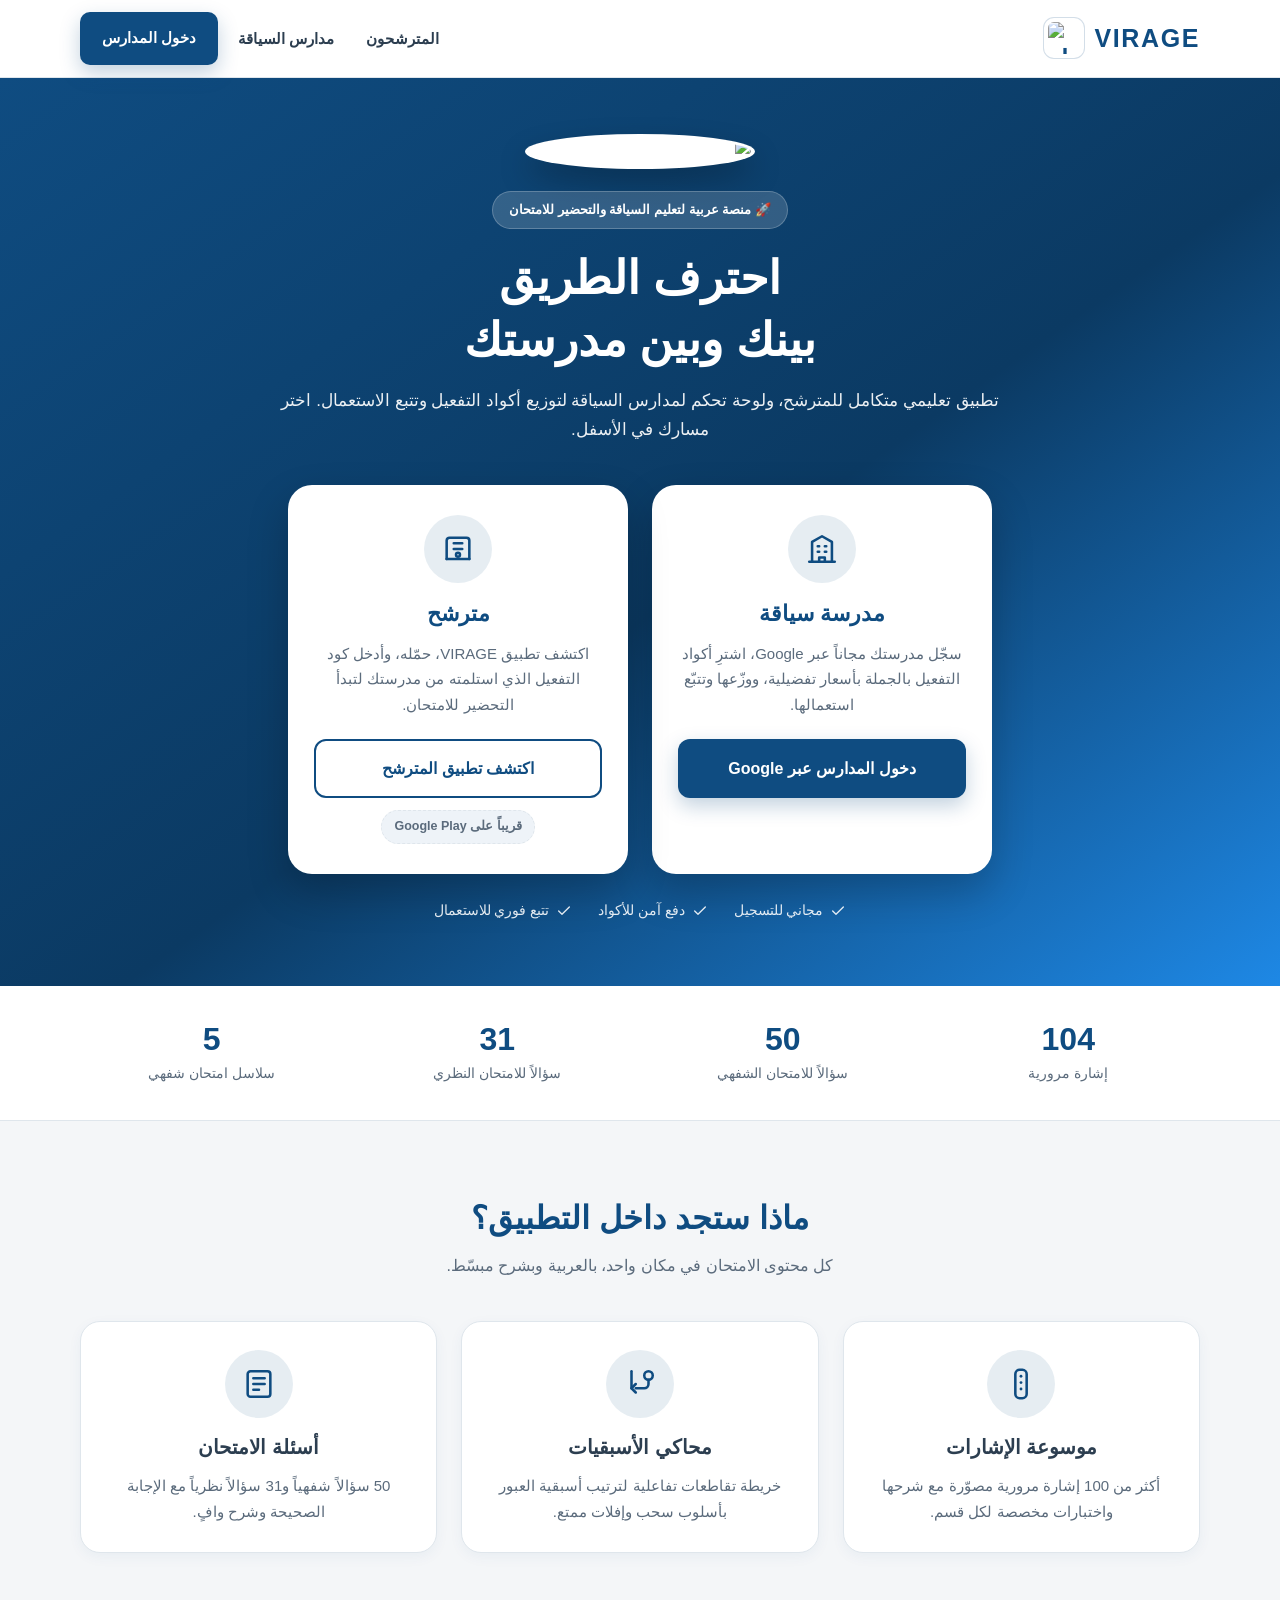
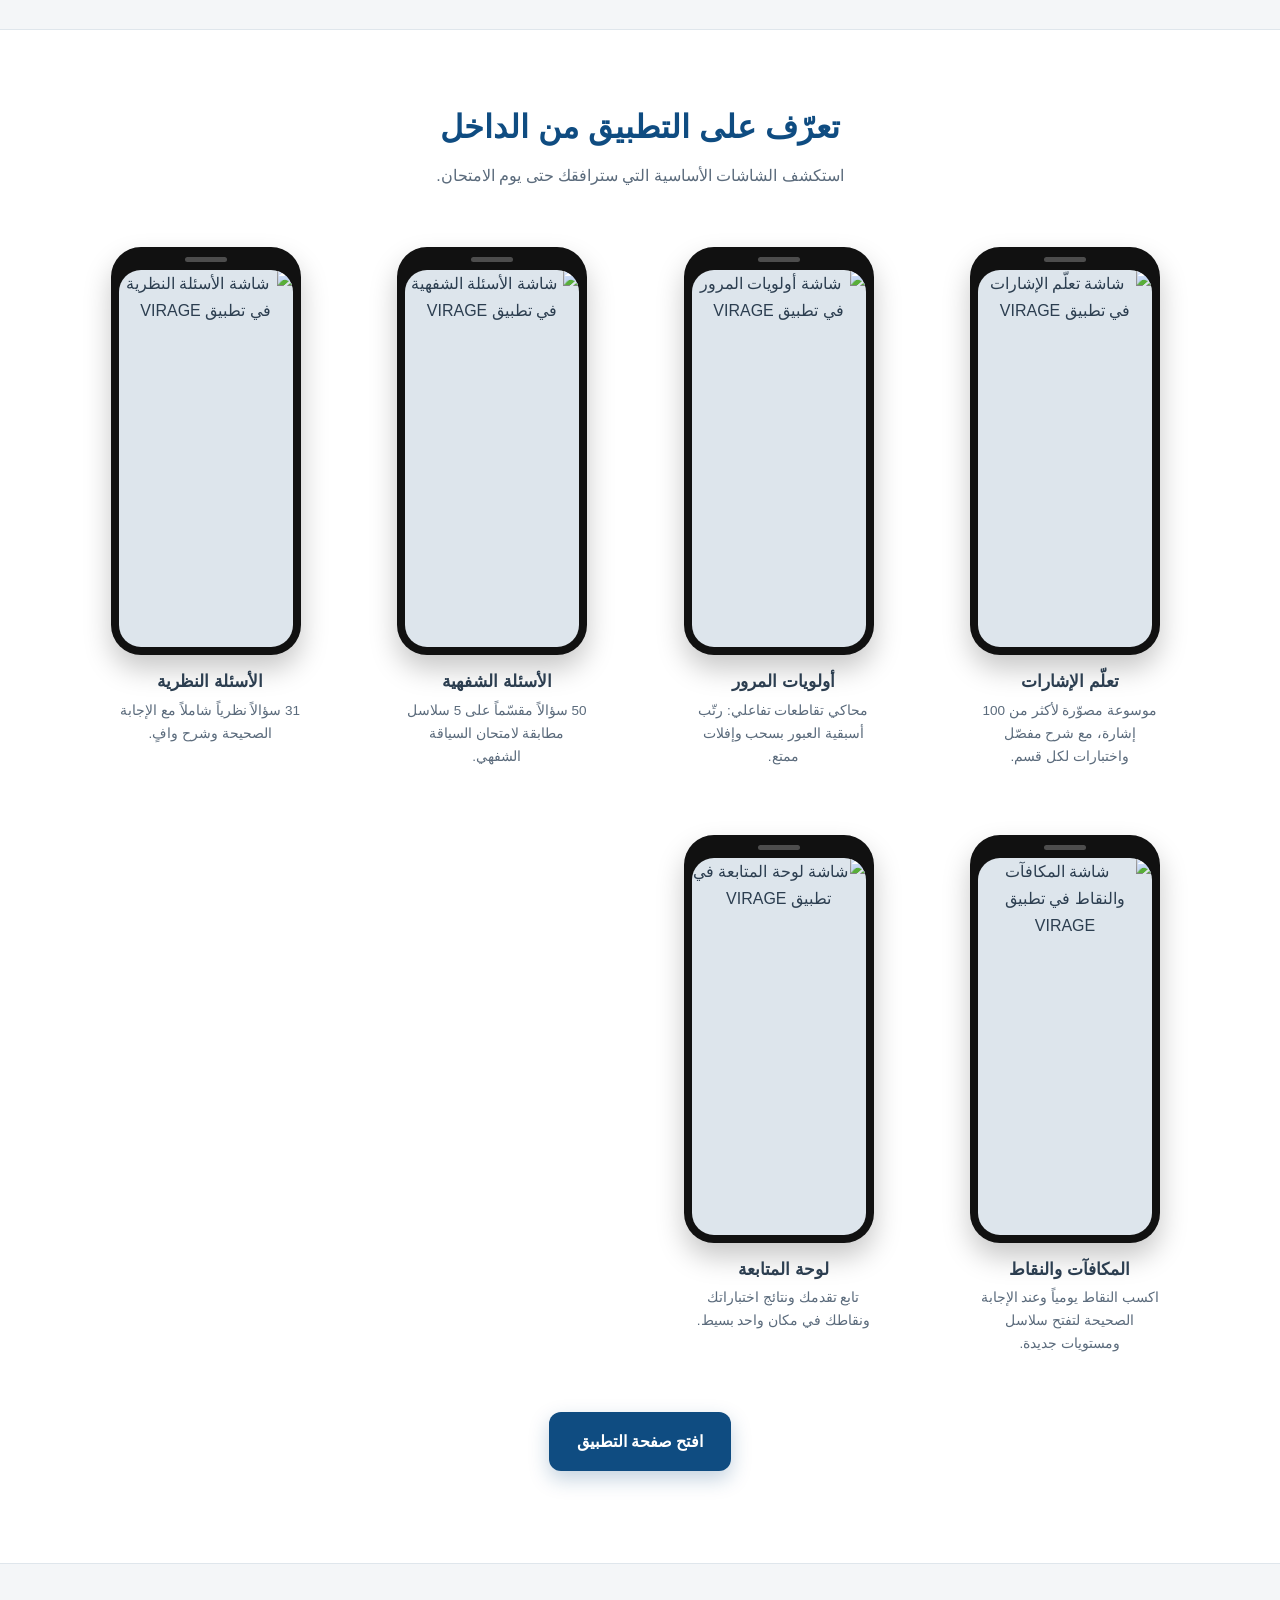
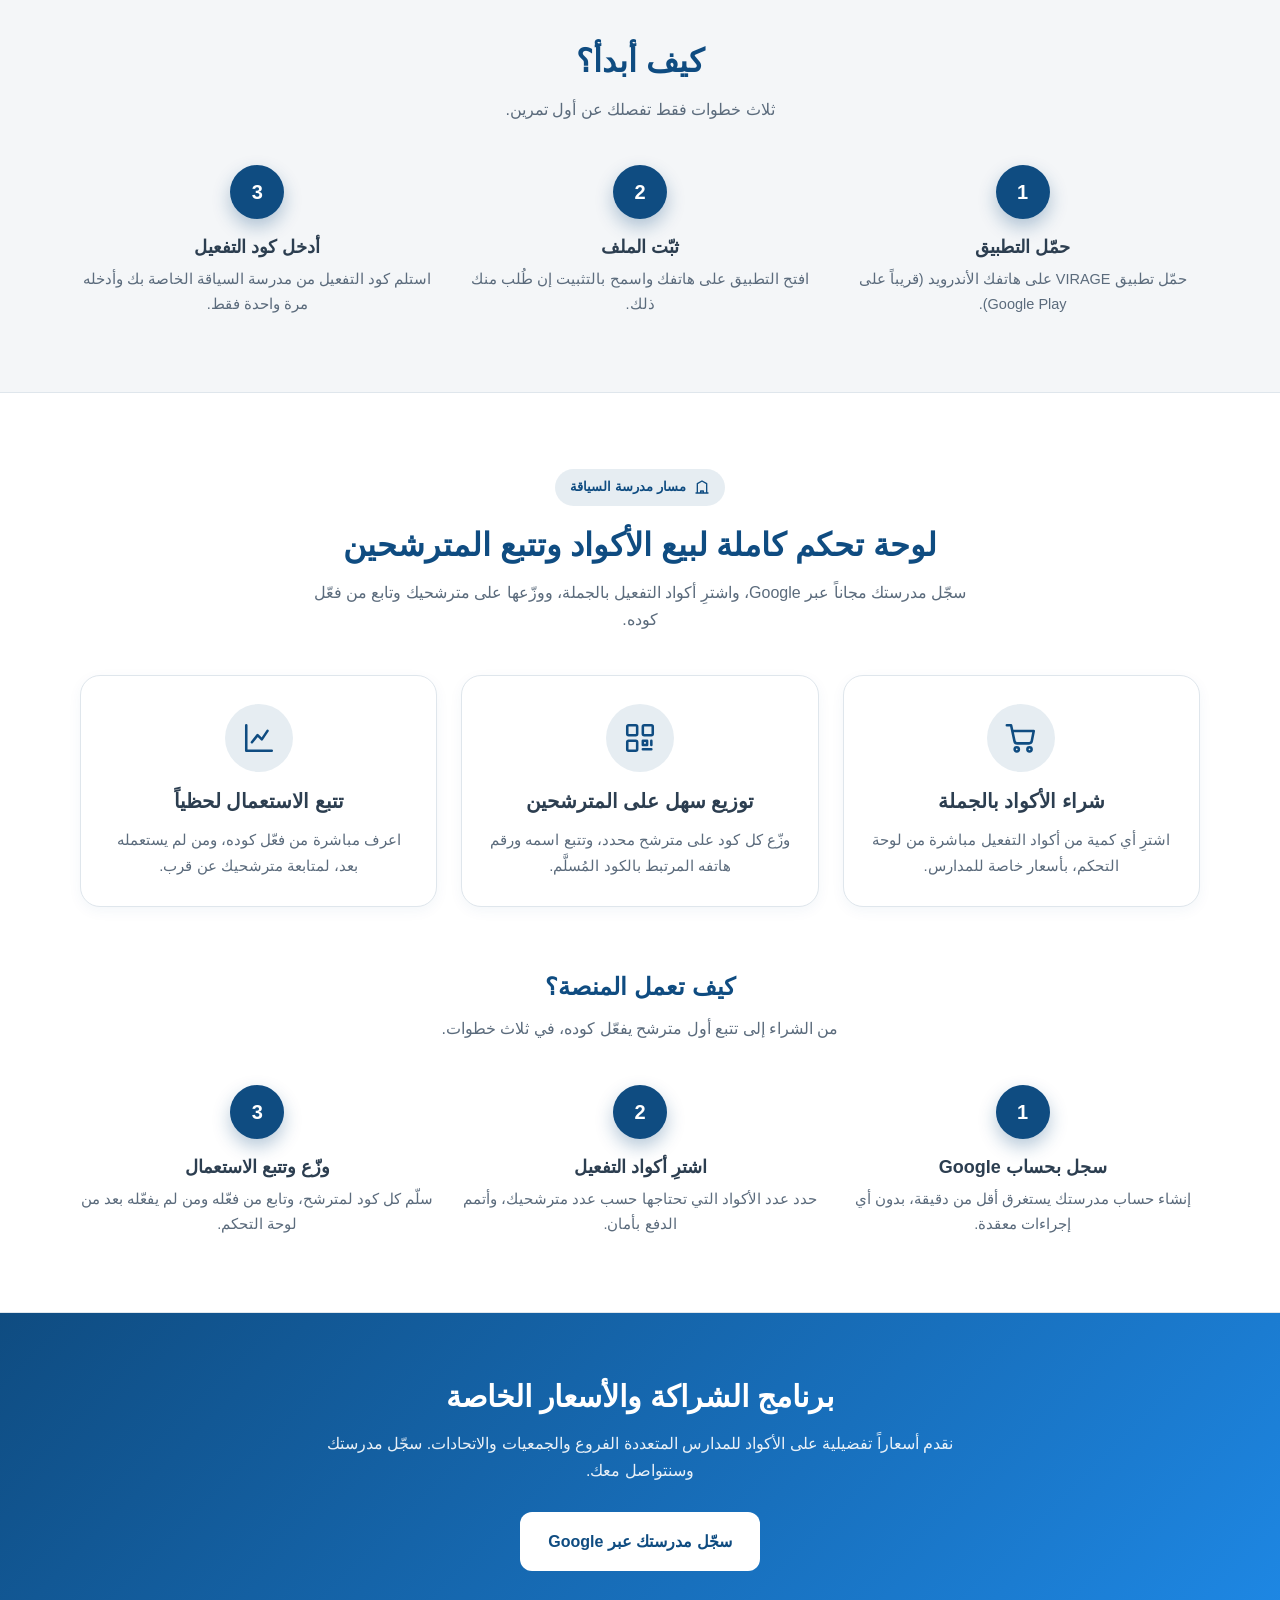
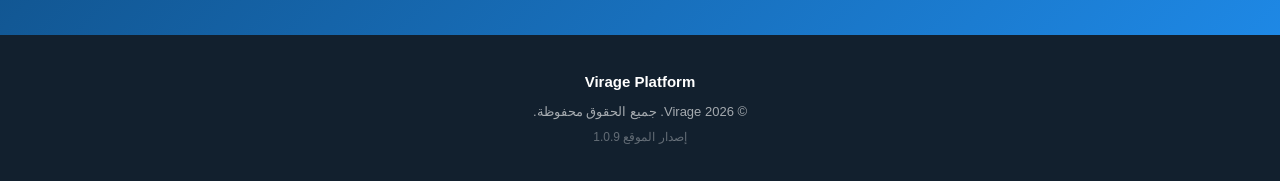
==== commit 716721d1: "feat(web): English brand name and a primary schools-login button - brand wordmark is now VIRAGE (LTR" ====
--- a/site/index.html
+++ b/site/index.html
@@ -7,21 +7,21 @@
   <meta name="viewport" content="width=device-width, initial-scale=1">
   <meta name="theme-color" content="#0F4C81">
 
-  <title>فيراج | منصة تعليم السياقة والتحضير للامتحان في الجزائر</title>
+  <title>VIRAGE | منصة تعليم السياقة والتحضير للامتحان في الجزائر</title>
   <meta name="description"
-    content="فيراج (VIRAGE): تطبيق جزائري للتحضير لامتحان رخصة السياقة — 104 إشارة مرورية، 50 سؤالاً شفهياً، 31 سؤالاً نظرياً ومحاكي أولويات المرور. ولوحة تحكم لمدارس السياقة لتوزيع أكواد التفعيل وتتبع استعمالها.">
+    content="VIRAGE (فيراج): تطبيق جزائري للتحضير لامتحان رخصة السياقة — 104 إشارة مرورية، 50 سؤالاً شفهياً، 31 سؤالاً نظرياً ومحاكي أولويات المرور. ولوحة تحكم لمدارس السياقة لتوزيع أكواد التفعيل وتتبع استعمالها.">
   <link rel="canonical" href="https://best1of1me.github.io/virage_web/">
 
   <meta property="og:type" content="website">
-  <meta property="og:site_name" content="فيراج - VIRAGE">
+  <meta property="og:site_name" content="VIRAGE">
   <meta property="og:locale" content="ar_DZ">
-  <meta property="og:title" content="فيراج | منصة تعليم السياقة والتحضير للامتحان">
+  <meta property="og:title" content="VIRAGE | منصة تعليم السياقة والتحضير للامتحان">
   <meta property="og:description"
     content="تطبيق المترشح + لوحة تحكم مدارس السياقة: أكواد تفعيل، توزيع، وتتبع الاستعمال.">
   <meta property="og:url" content="https://best1of1me.github.io/virage_web/">
   <meta property="og:image" content="https://best1of1me.github.io/virage_web/app/icons/Icon-512.png">
   <meta name="twitter:card" content="summary_large_image">
-  <meta name="twitter:title" content="فيراج | منصة تعليم السياقة والتحضير للامتحان">
+  <meta name="twitter:title" content="VIRAGE | منصة تعليم السياقة والتحضير للامتحان">
   <meta name="twitter:description"
     content="تطبيق المترشح + لوحة تحكم مدارس السياقة: أكواد تفعيل، توزيع، وتتبع الاستعمال.">
   <meta name="twitter:image" content="https://best1of1me.github.io/virage_web/app/icons/Icon-512.png">
@@ -89,10 +89,12 @@
       align-items: center;
       gap: 10px;
       text-decoration: none;
-      font-size: 26px;
-      font-weight: 800;
+      font-size: 25px;
+      font-weight: 900;
       color: var(--brand);
-      letter-spacing: .3px;
+      letter-spacing: 1.6px;
+      direction: ltr;
+      font-family: "Segoe UI", Arial, sans-serif;
     }
 
     .brand img {
@@ -122,6 +124,12 @@
     }
 
     .nav-links a:hover { background: rgba(30, 136, 229, .10); color: var(--brand); }
+
+    /* الزر الرئيسي في الشريط العلوي يجب أن يبقى بنص أبيض فوق الأزرق */
+    .nav-links a.btn-solid,
+    .nav-links a.btn-solid:hover { color: #fff; }
+
+    .nav-links a.btn-solid:hover { background: #0b3d69; }
 
     /* ---------- buttons ---------- */
     .btn {
@@ -452,13 +460,14 @@
   <header class="nav">
     <div class="wrap nav-in">
       <a class="brand" href="./">
-        <img src="assets/icon-192.png" width="42" height="42" alt="شعار فيراج">
-        <span>فيراج</span>
+        <img src="assets/icon-192.png" width="42" height="42" alt="شعار VIRAGE">
+        <span>VIRAGE</span>
       </a>
       <nav class="nav-links">
         <a href="app/#/app">المترشحون</a>
         <a href="#schools">مدارس السياقة</a>
-        <a class="btn btn-outline js-login" href="app/#/dashboard" style="padding:10px 18px;font-size:14px">
+        <a class="btn btn-solid js-login" href="app/#/dashboard"
+          style="padding:12px 20px;font-size:14.5px;white-space:nowrap">
           دخول المدارس
         </a>
       </nav>
@@ -469,7 +478,7 @@
     <section class="hero">
       <div class="wrap">
         <img class="hero-logo" src="assets/icon-192.png" width="104" height="104"
-          alt="فيراج - تطبيق تعليم السياقة" fetchpriority="high">
+          alt="VIRAGE - تطبيق تعليم السياقة" fetchpriority="high">
         <div><span class="badge">🚀 منصة عربية لتعليم السياقة والتحضير للامتحان</span></div>
         <h1>احترف الطريق<br>بينك وبين مدرستك</h1>
         <p class="lead">
@@ -478,22 +487,6 @@
         </p>
 
         <div class="paths">
-          <article class="path">
-            <div class="ico" aria-hidden="true">
-              <svg viewBox="0 0 24 24" fill="none" stroke="currentColor" stroke-width="1.8" stroke-linecap="round"
-                stroke-linejoin="round">
-                <path d="M4 19V6a2 2 0 0 1 2-2h12a2 2 0 0 1 2 2v13" />
-                <path d="M4 19h16" />
-                <path d="M9 8h6M9 12h6" />
-                <circle cx="12" cy="16" r="1.4" />
-              </svg>
-            </div>
-            <h2>مترشح</h2>
-            <p>اكتشف تطبيق فيراج، حمّله، وأدخل كود التفعيل الذي استلمته من مدرستك لتبدأ التحضير للامتحان.</p>
-            <a class="btn btn-outline" href="app/#/app">اكتشف تطبيق المترشح</a>
-            <span class="soon">قريباً على Google Play</span>
-          </article>
-
           <article class="path">
             <div class="ico" aria-hidden="true">
               <svg viewBox="0 0 24 24" fill="none" stroke="currentColor" stroke-width="1.8" stroke-linecap="round"
@@ -506,7 +499,23 @@
             </div>
             <h2>مدرسة سياقة</h2>
             <p>سجّل مدرستك مجاناً عبر Google، اشترِ أكواد التفعيل بالجملة بأسعار تفضيلية، ووزّعها وتتبّع استعمالها.</p>
-            <a class="btn btn-solid js-login" href="app/#/dashboard">سجّل مدرستك عبر Google</a>
+            <a class="btn btn-solid js-login" href="app/#/dashboard">دخول المدارس عبر Google</a>
+          </article>
+
+          <article class="path">
+            <div class="ico" aria-hidden="true">
+              <svg viewBox="0 0 24 24" fill="none" stroke="currentColor" stroke-width="1.8" stroke-linecap="round"
+                stroke-linejoin="round">
+                <path d="M4 19V6a2 2 0 0 1 2-2h12a2 2 0 0 1 2 2v13" />
+                <path d="M4 19h16" />
+                <path d="M9 8h6M9 12h6" />
+                <circle cx="12" cy="16" r="1.4" />
+              </svg>
+            </div>
+            <h2>مترشح</h2>
+            <p>اكتشف تطبيق VIRAGE، حمّله، وأدخل كود التفعيل الذي استلمته من مدرستك لتبدأ التحضير للامتحان.</p>
+            <a class="btn btn-outline" href="app/#/app">اكتشف تطبيق المترشح</a>
+            <span class="soon">قريباً على Google Play</span>
           </article>
         </div>
 
@@ -593,42 +602,42 @@
         <div class="shots">
           <figure class="shot">
             <div class="phone"><img src="assets/01_learn_signs.jpg" width="540" height="1170" loading="lazy"
-                decoding="async" alt="شاشة تعلّم الإشارات في تطبيق فيراج"></div>
+                decoding="async" alt="شاشة تعلّم الإشارات في تطبيق VIRAGE"></div>
             <h3>تعلّم الإشارات</h3>
             <p>موسوعة مصوّرة لأكثر من 100 إشارة، مع شرح مفصّل واختبارات لكل قسم.</p>
           </figure>
 
           <figure class="shot">
             <div class="phone"><img src="assets/02_priorities.jpg" width="540" height="1170" loading="lazy"
-                decoding="async" alt="شاشة أولويات المرور في تطبيق فيراج"></div>
+                decoding="async" alt="شاشة أولويات المرور في تطبيق VIRAGE"></div>
             <h3>أولويات المرور</h3>
             <p>محاكي تقاطعات تفاعلي: رتّب أسبقية العبور بسحب وإفلات ممتع.</p>
           </figure>
 
           <figure class="shot">
             <div class="phone"><img src="assets/03_oral.jpg" width="540" height="1170" loading="lazy" decoding="async"
-                alt="شاشة الأسئلة الشفهية في تطبيق فيراج"></div>
+                alt="شاشة الأسئلة الشفهية في تطبيق VIRAGE"></div>
             <h3>الأسئلة الشفهية</h3>
             <p>50 سؤالاً مقسّماً على 5 سلاسل مطابقة لامتحان السياقة الشفهي.</p>
           </figure>
 
           <figure class="shot">
             <div class="phone"><img src="assets/04_theory.jpg" width="540" height="1170" loading="lazy" decoding="async"
-                alt="شاشة الأسئلة النظرية في تطبيق فيراج"></div>
+                alt="شاشة الأسئلة النظرية في تطبيق VIRAGE"></div>
             <h3>الأسئلة النظرية</h3>
             <p>31 سؤالاً نظرياً شاملاً مع الإجابة الصحيحة وشرح وافٍ.</p>
           </figure>
 
           <figure class="shot">
             <div class="phone"><img src="assets/05_rewards.jpg" width="540" height="1170" loading="lazy" decoding="async"
-                alt="شاشة المكافآت والنقاط في تطبيق فيراج"></div>
+                alt="شاشة المكافآت والنقاط في تطبيق VIRAGE"></div>
             <h3>المكافآت والنقاط</h3>
             <p>اكسب النقاط يومياً وعند الإجابة الصحيحة لتفتح سلاسل ومستويات جديدة.</p>
           </figure>
 
           <figure class="shot">
             <div class="phone"><img src="assets/06_home.jpg" width="540" height="1170" loading="lazy" decoding="async"
-                alt="شاشة لوحة المتابعة في تطبيق فيراج"></div>
+                alt="شاشة لوحة المتابعة في تطبيق VIRAGE"></div>
             <h3>لوحة المتابعة</h3>
             <p>تابع تقدمك ونتائج اختباراتك ونقاطك في مكان واحد بسيط.</p>
           </figure>
@@ -649,7 +658,7 @@
           <div class="step">
             <div class="step-num">1</div>
             <h3>حمّل التطبيق</h3>
-            <p>حمّل تطبيق فيراج على هاتفك الأندرويد (قريباً على Google Play).</p>
+            <p>حمّل تطبيق VIRAGE على هاتفك الأندرويد (قريباً على Google Play).</p>
           </div>
           <div class="step">
             <div class="step-num">2</div>
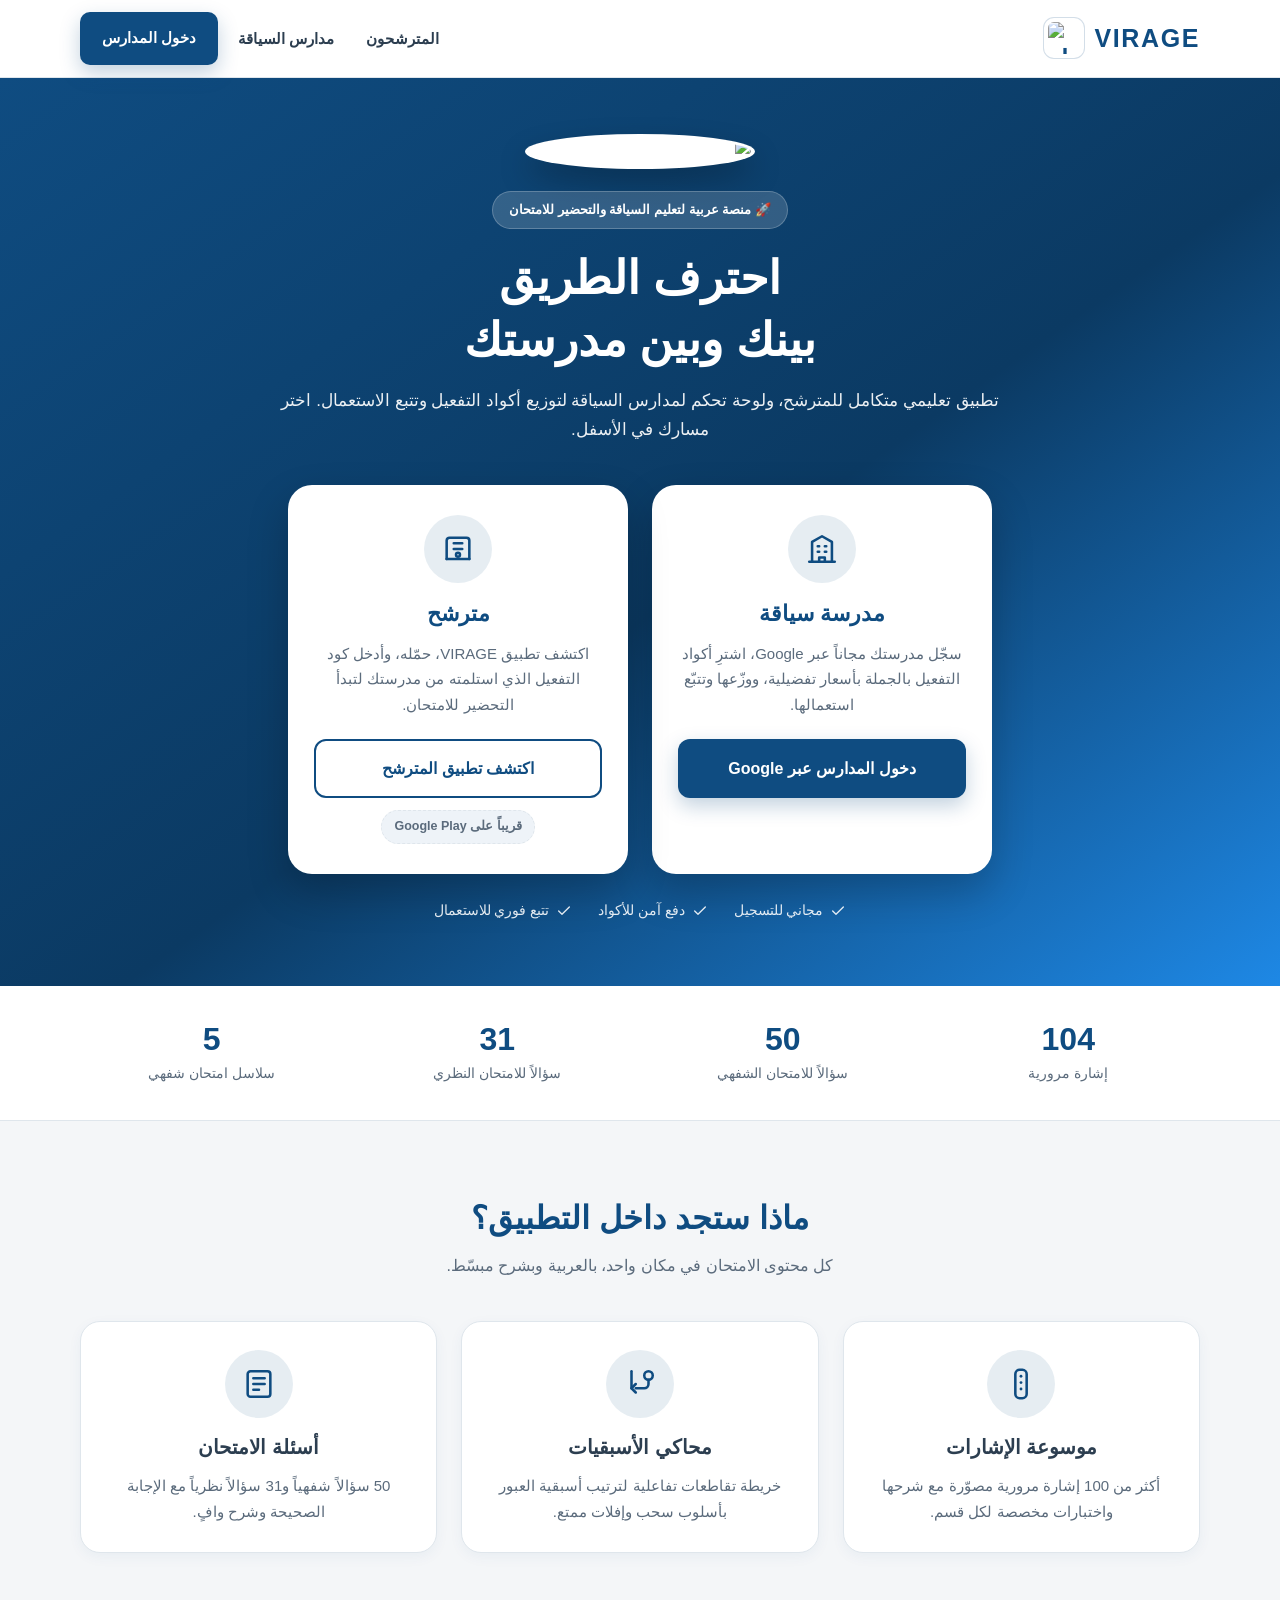
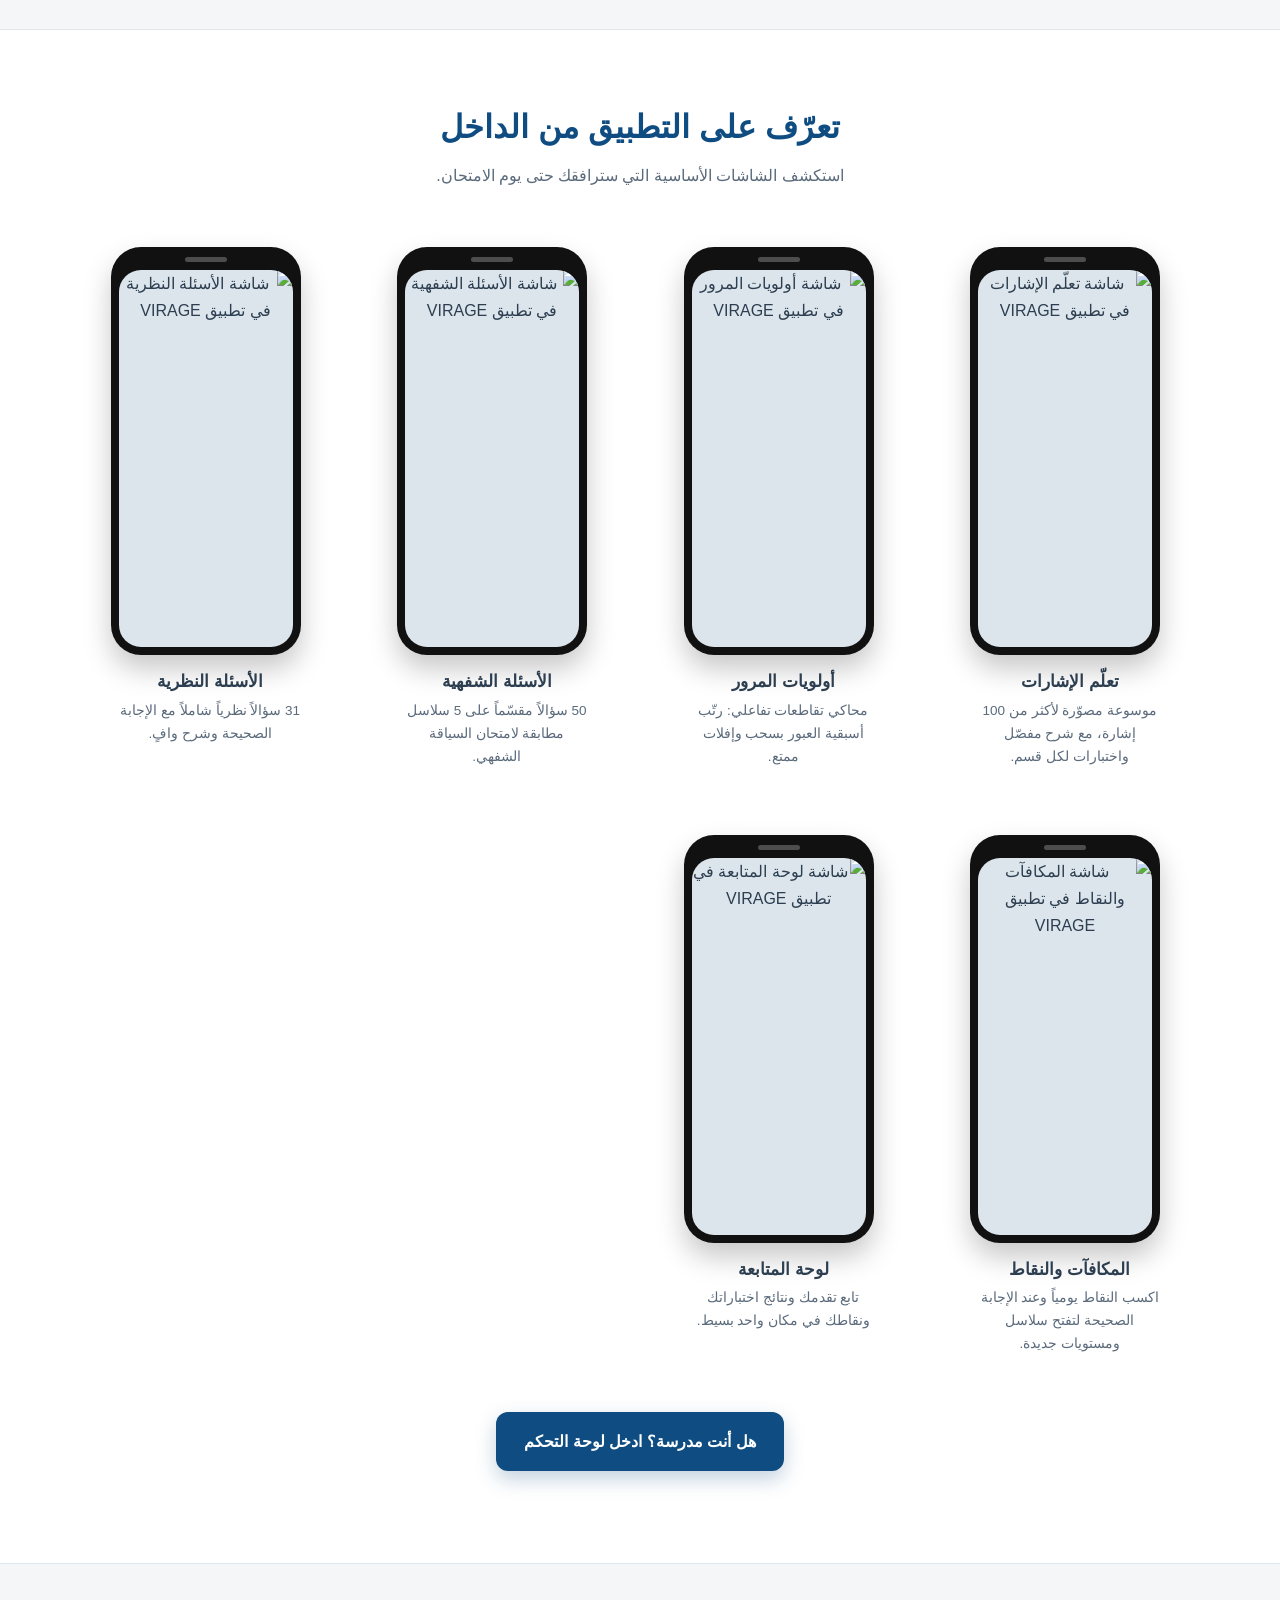
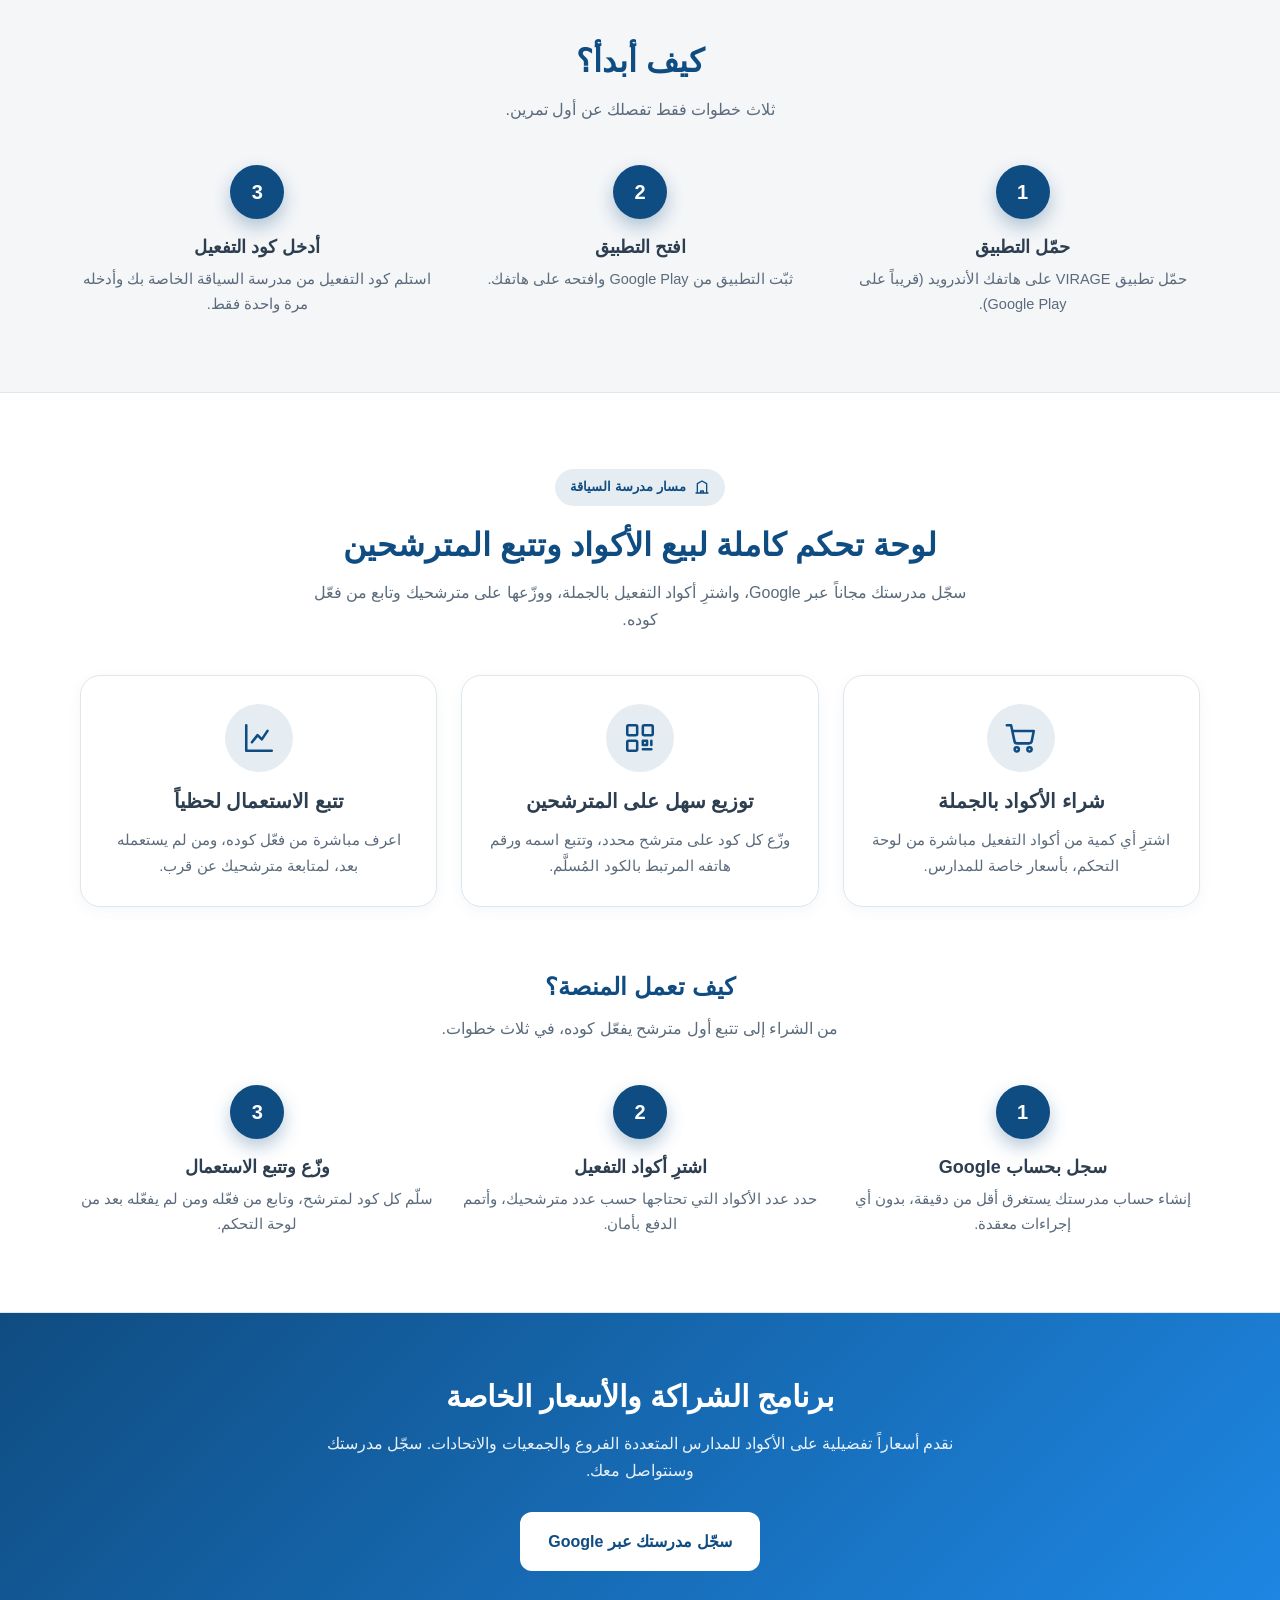
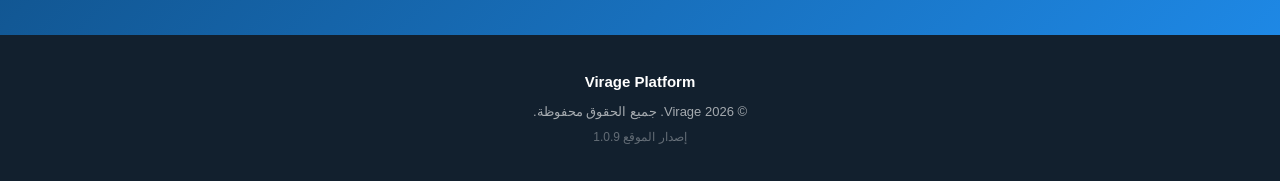
==== commit 11dede22: "refactor(web): one marketing surface, app becomes the schools dashboard only The static page at the " ====
--- a/site/index.html
+++ b/site/index.html
@@ -464,7 +464,7 @@
         <span>VIRAGE</span>
       </a>
       <nav class="nav-links">
-        <a href="app/#/app">المترشحون</a>
+        <a href="#app">المترشحون</a>
         <a href="#schools">مدارس السياقة</a>
         <a class="btn btn-solid js-login" href="app/#/dashboard"
           style="padding:12px 20px;font-size:14.5px;white-space:nowrap">
@@ -514,7 +514,7 @@
             </div>
             <h2>مترشح</h2>
             <p>اكتشف تطبيق VIRAGE، حمّله، وأدخل كود التفعيل الذي استلمته من مدرستك لتبدأ التحضير للامتحان.</p>
-            <a class="btn btn-outline" href="app/#/app">اكتشف تطبيق المترشح</a>
+            <a class="btn btn-outline" href="#app">اكتشف تطبيق المترشح</a>
             <span class="soon">قريباً على Google Play</span>
           </article>
         </div>
@@ -644,7 +644,7 @@
         </div>
 
         <p class="center" style="margin-top:40px">
-          <a class="btn btn-solid" href="app/#/app">افتح صفحة التطبيق</a>
+          <a class="btn btn-solid js-login" href="app/#/dashboard">هل أنت مدرسة؟ ادخل لوحة التحكم</a>
         </p>
       </div>
     </section>
@@ -662,8 +662,8 @@
           </div>
           <div class="step">
             <div class="step-num">2</div>
-            <h3>ثبّت الملف</h3>
-            <p>افتح التطبيق على هاتفك واسمح بالتثبيت إن طُلب منك ذلك.</p>
+            <h3>افتح التطبيق</h3>
+            <p>ثبّت التطبيق من Google Play وافتحه على هاتفك.</p>
           </div>
           <div class="step">
             <div class="step-num">3</div>
